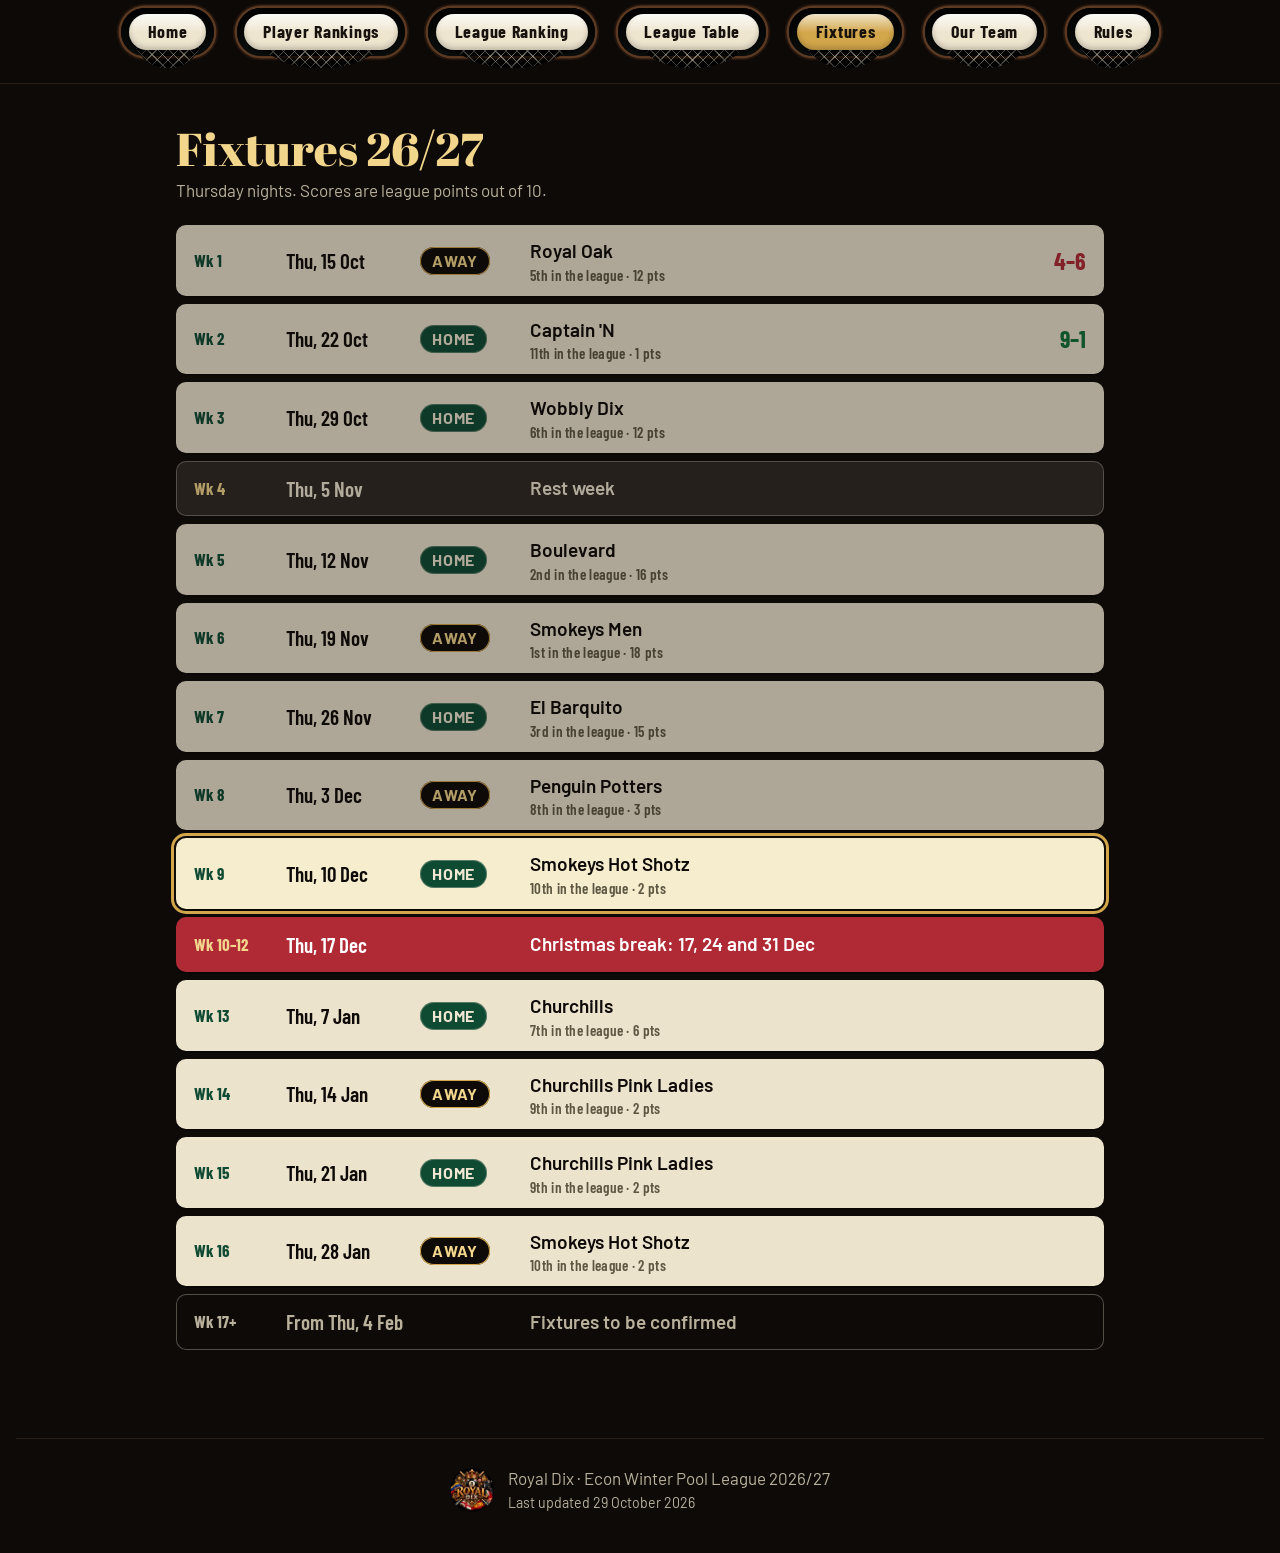
==== fixtures.html @ 42ea3808 "Split site into separate pages; add match-day popup and ticker Co-Authored-By: Claude Sonnet 5.5 <no" ====
<!doctype html>
<html lang="en">
<head>
  <meta charset="utf-8">
  <meta name="viewport" content="width=device-width, initial-scale=1">
  <title>Fixtures · Royal Dix</title>
  <meta name="description" content="Royal Dix fixtures and results for the Econ Winter Pool League 2026/27.">
  <meta name="theme-color" content="#0a2f21">
  <link rel="icon" type="image/png" href="assets/favicon.png">
  <link rel="preconnect" href="https://fonts.googleapis.com">
  <link rel="preconnect" href="https://fonts.gstatic.com" crossorigin>
  <link href="https://fonts.googleapis.com/css2?family=Abril+Fatface&family=Barlow:wght@400;500;600&family=Barlow+Condensed:wght@500;600;700&display=swap" rel="stylesheet">
  <link rel="stylesheet" href="css/style.css">
</head>
<body data-page="fixtures">

<header class="topbar" id="topbar"></header>

<main>

  <section class="block" id="fixtures" aria-labelledby="fixtures-h">
    <div class="block-head">
      <h2 id="fixtures-h">Fixtures 26/27</h2>
      <p class="sub">Thursday nights. Scores are league points out of 10.</p>
    </div>
    <ol class="fixtures" id="fixtures-list"></ol>
  </section>

</main>

<footer class="foot" id="foot"></footer>

<script src="data/data.js"></script>
<script src="js/common.js"></script>
<script src="js/app.js"></script>
</body>
</html>
---- css/style.css ----
/* ============================================================
   ROYAL DIX
   Palette: baize green, mahogany, brass, chalk, claret
   Type: Abril Fatface (Victorian pub sign) + Barlow / Barlow Condensed
   ============================================================ */
:root {
  --felt: #0f4a33;
  --felt-deep: #0a2f21;
  --felt-dark: #07231a;
  --wood: #3a2115;
  --wood-hi: #5b3a23;
  --brass: #d2a64a;
  --brass-hi: #f2d68c;
  --chalk: #f1e8d4;
  --chalk-dim: #b9b19c;
  --slate: #1a211e;
  --slate-line: #2c3733;
  --claret: #b02a35;
  --win: #7fd69a;
  --loss: #e07a73;
  --ink: #0e0a08;

  --display: "Abril Fatface", "Georgia", serif;
  --body: "Barlow", system-ui, sans-serif;
  --cond: "Barlow Condensed", "Arial Narrow", sans-serif;

  --wrap: 960px;
}

*, *::before, *::after { box-sizing: border-box; }
html { scroll-behavior: smooth; scroll-padding-top: 110px; }
body {
  margin: 0;
  background: var(--ink);
  color: var(--chalk);
  font-family: var(--body);
  font-size: 17px;
  line-height: 1.5;
  -webkit-font-smoothing: antialiased;
}
img { max-width: 100%; height: auto; display: block; }
a { color: inherit; }
abbr { text-decoration: none; cursor: help; }
:focus-visible { outline: 3px solid var(--brass-hi); outline-offset: 3px; border-radius: 4px; }

/* ---------- Top bar: each tab is a ball resting in a table pocket with a net ---------- */
.topbar {
  position: sticky; top: 0; z-index: 20;
  display: flex; justify-content: center; align-items: flex-start;
  padding: 8px 16px 0;
  background: rgba(14, 10, 8, .92);
  backdrop-filter: blur(10px);
  border-bottom: 1px solid #2a1b12;
}
.brand span { display: none; }
.brand { position: absolute; left: 16px; top: 14px; display: flex; align-items: center; gap: 10px; text-decoration: none;
  font-family: var(--display); font-size: 21px; color: var(--brass-hi); }
.brand img { border-radius: 50%; }
.topbar nav { display: flex; justify-content: center; gap: clamp(8px, 1.8vw, 26px); padding-bottom: 1.5em; font-size: clamp(13px, 1.4vw, 18px); }
.topbar nav a {
  position: relative; isolation: isolate; display: block; text-decoration: none;
  padding: .32em .42em;                       /* the pocket opening around the ball */
  border-radius: 999px;
  background: radial-gradient(ellipse at 50% 20%, #050605 0 55%, #101412 100%);
  box-shadow: 0 0 0 .14em #5b3a23, 0 0 0 .24em #24150c, inset 0 .3em .5em rgba(0,0,0,.95);
}
.topbar nav a::after {                         /* the net hanging under the pocket */
  content: ""; position: absolute; z-index: -1; left: 12%; right: 12%; top: 55%; height: 1.9em;
  border-radius: 0 0 50% 50% / 0 0 100% 100%;
  background:
    repeating-linear-gradient(45deg, rgba(241,232,212,.55) 0 1px, transparent 1px .42em),
    repeating-linear-gradient(-45deg, rgba(241,232,212,.55) 0 1px, transparent 1px .42em),
    rgba(0,0,0,.6);
  box-shadow: inset 0 -.3em .5em rgba(0,0,0,.7);
}
.topbar nav a span {                           /* the ball-button */
  display: block; padding: .5em 1.05em .52em; border-radius: 999px;
  font: 700 1em/1 var(--cond); letter-spacing: .04em; color: #17120d; white-space: nowrap;
  background: linear-gradient(180deg, rgba(255,255,255,.85), rgba(255,255,255,0) 52%), #eee5cf;
  box-shadow: 0 .14em .28em rgba(0,0,0,.65), inset 0 -.18em .3em rgba(0,0,0,.18);
  transition: background-color .15s, transform .15s;
}
.topbar nav a:hover span, .topbar nav a[aria-current="page"] span {
  background: linear-gradient(180deg, rgba(255,255,255,.7), rgba(255,255,255,0) 52%), var(--brass);
}
.topbar nav a:hover span { transform: translateY(-.06em); }
.topbar nav a:focus-visible { outline: 3px solid var(--brass-hi); outline-offset: 5px; }

/* ---------- Hero ---------- */
:root { --ball-red: #c4222b; --ball-yellow: #efbb1c; }
.hero {
  position: relative; overflow: hidden;
  padding: 28px 16px 36px;
  background:
    radial-gradient(ellipse 55% 48% at 50% 40%, rgba(242, 214, 140, .20), transparent 70%),
    radial-gradient(ellipse 100% 80% at 50% 45%, var(--felt) 0%, var(--felt-deep) 55%, var(--felt-dark) 100%);
}
.hero::after { /* felt grain */
  content: ""; position: absolute; inset: 0; pointer-events: none; opacity: .2; mix-blend-mode: overlay;
  background-image: url("data:image/svg+xml;utf8,<svg xmlns='http://www.w3.org/2000/svg' width='160' height='160'><filter id='n'><feTurbulence type='fractalNoise' baseFrequency='.9' numOctaves='2' stitchTiles='stitch'/></filter><rect width='100%' height='100%' filter='url(%23n)'/></svg>");
}
.hero-in { position: relative; z-index: 2; max-width: 1100px; margin: 0 auto; }

/* The stage: reds and yellows around the badge, which plays the 8 ball.
   On load a huge black 8 ball fades away to reveal it. */
.stage { position: relative; font-size: clamp(11px, 1.6vw, 16px); height: 38em; }
.logo {
  position: absolute; z-index: 2; left: 50%; top: 50%; width: 28em; height: 28em;
  transform: translate(-50%, -50%); border-radius: 50%;
  mix-blend-mode: screen; filter: drop-shadow(0 1.2em 2em rgba(0,0,0,.55));
  animation: badgeIn 3s ease-in-out .5s both;
}
.pb {
  position: absolute; z-index: 1; left: var(--x); top: var(--y);
  width: var(--d); height: var(--d); margin: calc(var(--d) / -2) 0 0 calc(var(--d) / -2);
  border-radius: 50%;
  background:
    radial-gradient(circle at 30% 26%, rgba(255,255,255,.8) 0 5%, rgba(255,255,255,0) 17%),
    radial-gradient(circle at 50% 50%, rgba(0,0,0,0) 52%, rgba(0,0,0,.38) 100%),
    var(--c);
  box-shadow: 0 .7em 1.1em rgba(0,0,0,.5);
  filter: blur(var(--b, 0));
  animation: ballIn .9s cubic-bezier(.2, .8, .2, 1) both;
  animation-delay: calc(2.4s + var(--i) * 70ms);
}
.eight {
  position: absolute; z-index: 3; left: 50%; top: 50%; width: 60em; height: 60em;
  transform: translate(-50%, -50%); border-radius: 50%; display: grid; place-items: center;
  background: radial-gradient(circle at 36% 30%, #3b3b3b 0, #151515 34%, #000 68%);
  box-shadow: inset -3em -4em 8em rgba(0,0,0,.85);
  pointer-events: none;
  animation: eightAway 3s ease-in-out .5s forwards;
}
.eight i {
  display: grid; place-items: center; width: 38%; aspect-ratio: 1; border-radius: 50%; overflow: hidden;
  background: radial-gradient(circle at 40% 34%, #fff, #e6dfcd);
}
.eight b { font: 700 22em/1 var(--cond); color: #111; transform: translateY(.02em); }
@keyframes eightAway {
  0%   { opacity: 1; transform: translate(-50%, -50%) scale(1); filter: blur(0); }
  100% { opacity: 0; transform: translate(-50%, -50%) scale(1.4); filter: blur(12px); }
}
@keyframes badgeIn {
  from { transform: translate(-50%, -50%) scale(.94); }
  to   { transform: translate(-50%, -50%) scale(1); }
}
@keyframes ballIn {
  from { opacity: 0; transform: translateY(1.2em) scale(.8); }
  to   { opacity: 1; transform: none; }
}
@media (prefers-reduced-motion: reduce) {
  .eight { display: none; }
  .logo, .pb { animation: none; }
}

/* Scoreboard strip under the stage */
.sb {
  position: relative; z-index: 5; margin-top: .5rem;
  display: grid; grid-template-columns: 1.4fr 1fr 1fr;
  background: rgba(7, 20, 14, .72); backdrop-filter: blur(8px);
  border: 1px solid rgba(210, 166, 74, .35); border-radius: 16px; overflow: hidden;
}
.sb-cell { padding: 18px 22px; min-width: 0; }
.sb-cell + .sb-cell { border-left: 1px solid rgba(241, 232, 212, .12); }
.sb .k { font-family: var(--cond); font-weight: 600; font-size: 17px; color: var(--chalk-dim); letter-spacing: .02em; }
.sb .big { font-family: var(--display); font-size: clamp(28px, 4.2vw, 40px); line-height: 1.08; margin: 2px 0 6px; color: var(--chalk); overflow-wrap: anywhere; }
.sb .s { font-family: var(--cond); font-weight: 600; font-size: 19px; color: var(--brass-hi); display: flex; flex-wrap: wrap; gap: 4px 10px; align-items: center; }
.sb-cell:first-child .big { font-size: clamp(30px, 5vw, 48px); }

.tag { display: inline-block; padding: 2px 12px; border-radius: 999px; font-size: 16px; font-weight: 700; letter-spacing: .05em; text-transform: uppercase; }
.tag.home { background: var(--felt); color: var(--chalk); box-shadow: inset 0 0 0 1px rgba(241,232,212,.3); }
.tag.away { background: var(--ink); color: var(--brass-hi); box-shadow: inset 0 0 0 1px var(--brass); }
.tag.bye, .tag.break, .tag.tbc { background: #ece3cd; color: var(--ink); }

/* ---------- Blocks ---------- */
main { max-width: var(--wrap); margin: 0 auto; padding: 0 16px; }
.block { padding: 72px 0 8px; }
.block-head { margin-bottom: 22px; }
.block-head h2 { font-family: var(--display); font-weight: 400; font-size: clamp(32px, 5vw, 46px); line-height: 1.05; margin: 0 0 6px; color: var(--brass-hi); }
.sub { margin: 0; color: var(--chalk-dim); max-width: 60ch; }

.scroll { overflow-x: auto; }
table { width: 100%; border-collapse: collapse; font-variant-numeric: tabular-nums; }
th, td { padding: 12px 10px; text-align: center; white-space: nowrap; }
th.c-name, td.c-name { text-align: left; }
th { font-family: var(--cond); font-weight: 600; font-size: 17px; letter-spacing: .04em; color: var(--chalk-dim); }
td { font-family: var(--cond); font-weight: 600; font-size: 22px; }
td.c-name { font-family: var(--body); font-weight: 600; font-size: 18px; }
.c-pos { width: 56px; }

/* Player rankings: baize with wooden rail and corner pockets */
.table-frame {
  position: relative;
  background: linear-gradient(180deg, var(--felt), var(--felt-deep));
  border: 14px solid var(--wood);
  outline: 2px solid var(--wood-hi); outline-offset: -2px;
  border-radius: 14px;
  box-shadow: 0 24px 60px rgba(0,0,0,.5), inset 0 0 60px rgba(0,0,0,.45);
  padding: 8px 8px 12px;
}
.table-frame::before, .table-frame::after {
  content: ""; position: absolute; width: 26px; height: 26px; border-radius: 50%;
  background: #000; top: -20px; box-shadow: 0 0 0 3px var(--wood-hi);
}
.table-frame::before { left: -20px; } .table-frame::after { right: -20px; }
.notice { margin: 8px; padding: 10px 14px; border-radius: 8px; background: rgba(0,0,0,.35); color: var(--brass-hi); font-size: 16px; }

.rank thead th { border-bottom: 2px solid rgba(242, 232, 212, .25); }
.rank tbody tr { border-bottom: 1px solid rgba(241, 232, 212, .12); }
.rank tbody tr:last-child { border-bottom: 0; }
.rank .pos { font-size: 26px; color: var(--chalk-dim); }
.rank tr.first .pos { color: var(--brass-hi); }
.player { display: flex; align-items: center; gap: 12px; }
.cap { font-family: var(--cond); font-size: 14px; font-weight: 700; letter-spacing: .06em; text-transform: uppercase;
  padding: 1px 8px; border-radius: 4px; background: var(--brass); color: var(--ink); }
.pct { display: flex; align-items: center; gap: 12px; min-width: 150px; }
.pct b { width: 62px; text-align: right; font-size: 24px; color: var(--chalk); }
.bar { flex: 1; height: 10px; border-radius: 999px; background: rgba(0,0,0,.4); overflow: hidden; min-width: 60px; }
.bar i { display: block; height: 100%; border-radius: inherit; background: linear-gradient(90deg, var(--brass), var(--brass-hi)); }
.form { display: inline-flex; gap: 5px; }
.form i { width: 14px; height: 14px; border-radius: 50%; background: rgba(0,0,0,.4); }
.form i.w { background: var(--win); } .form i.l { background: var(--loss); }
.na { color: var(--chalk-dim); }

/* Ball chips (colours match the fixtures sheet) */
.ball {
  --b: #999;
  flex: none; display: inline-grid; place-items: center;
  width: 38px; height: 38px; border-radius: 50%;
  background: radial-gradient(circle at 32% 28%, rgba(255,255,255,.55) 0 9%, transparent 22%), var(--b);
  box-shadow: 0 3px 6px rgba(0,0,0,.45);
  position: relative;
}
.ball::before { content: ""; position: absolute; width: 56%; height: 56%; border-radius: 50%; background: #fbf7ec; }
.ball span { position: relative; font-family: var(--cond); font-weight: 700; font-size: 18px; color: #111; line-height: 1; }
.ball[data-n="1"] { --b: #f2c318; } .ball[data-n="2"] { --b: #1f55c9; } .ball[data-n="3"] { --b: #d32a2a; }
.ball[data-n="4"] { --b: #6a1fa0; } .ball[data-n="5"] { --b: #ef6c0b; } .ball[data-n="6"] { --b: #207a3a; }
.ball[data-n="7"] { --b: #7a1818; } .ball[data-n="8"] { --b: #0b0b0b; } .ball[data-n="9"] { --b: #11a1a5; }

/* League table: pub chalkboard */
.chalkboard {
  background: var(--slate);
  border: 12px solid var(--wood);
  outline: 2px solid var(--wood-hi); outline-offset: -2px;
  border-radius: 8px;
  box-shadow: 0 20px 50px rgba(0,0,0,.5), inset 0 0 50px rgba(0,0,0,.55);
  padding: 8px 10px 14px;
}
.league thead th { border-bottom: 2px solid var(--slate-line); }
.league tbody tr { border-bottom: 1px dashed var(--slate-line); }
.league tbody tr:last-child { border-bottom: 0; }
.league .c-pts { color: var(--brass-hi); font-size: 26px; }
.league tr.us { background: linear-gradient(90deg, rgba(210,166,74,.22), rgba(210,166,74,.04)); box-shadow: inset 4px 0 0 var(--brass); }
.league tr.us td.c-name { color: var(--brass-hi); }
.league .pos { color: var(--chalk-dim); }

/* Fixtures */
.fixtures { list-style: none; margin: 0; padding: 0; display: grid; gap: 8px; }
.fx {
  display: grid; grid-template-columns: 78px 120px 96px minmax(0, 1fr) auto; gap: 14px; align-items: center;
  padding: 12px 18px; background: #ece3cd; color: var(--ink); border-radius: 10px;
  box-shadow: 0 2px 0 rgba(0,0,0,.35);
}
.fx .wk { font-family: var(--cond); font-weight: 700; font-size: 17px; color: var(--felt); }
.fx .date { font-family: var(--cond); font-weight: 600; font-size: 21px; }
.fx .opp { font-weight: 600; font-size: 19px; }
.fx .tag { justify-self: start; }
.fx .score { font-family: var(--cond); font-weight: 700; font-size: 24px; }
.fx .score.won { color: #12713a; } .fx .score.lost { color: var(--claret); } .fx .score.drew { color: #6b5a1a; }
.fx.next-up { outline: 3px solid var(--brass); outline-offset: 2px; background: #f6edcf; }
.fx.past { opacity: .72; }
.fx.bye { background: rgba(236,227,205,.14); color: var(--chalk); box-shadow: inset 0 0 0 1px rgba(236,227,205,.35); }
.fx.bye .wk { color: var(--brass-hi); }
.fx.break { background: var(--claret); color: #fff; }
.fx.break .wk { color: var(--brass-hi); }
.fx.tbc { background: transparent; color: var(--chalk-dim); box-shadow: inset 0 0 0 1px rgba(236,227,205,.3); }
.fx.tbc .wk { color: var(--chalk-dim); }
.fx.bye .tag, .fx.break .tag, .fx.tbc .tag { background: transparent; box-shadow: none; padding: 0; }

/* Squad rack (9-ball diamond) */
.rack { display: flex; flex-direction: column; align-items: center; gap: 10px; padding: 12px 0 4px; }
.rack-row { display: flex; justify-content: center; gap: 22px; }
.rb { display: grid; justify-items: center; gap: 6px; width: 104px; }
.rb .ball { width: 78px; height: 78px; box-shadow: 0 8px 14px rgba(0,0,0,.5); }
.rb .ball span { font-size: 34px; }
.rb .nm { font-family: var(--display); font-size: 21px; color: var(--chalk); line-height: 1.1; text-align: center; }
.rb .st { font-family: var(--cond); font-weight: 600; font-size: 17px; color: var(--chalk-dim); }
.rb .nm small { display: block; font-family: var(--cond); font-size: 14px; letter-spacing: .06em; text-transform: uppercase; color: var(--brass); }

/* Footer */
.foot { display: flex; align-items: center; justify-content: center; gap: 14px; margin: 80px 16px 0; padding: 28px 0 40px;
  border-top: 1px solid #2a1b12; color: var(--chalk-dim); text-align: left; }
.foot img { border-radius: 50%; }
.foot p { margin: 0; line-height: 1.35; }

/* ---------- Responsive ---------- */
@media (max-width: 820px) {
  .hero-inner { grid-template-columns: 1fr; }
  .fx { grid-template-columns: 56px 1fr auto; row-gap: 2px; }
  .fx .date { grid-column: 2; } .fx .tag { grid-column: 3; }
  .fx .opp { grid-column: 2 / 4; } .fx .score { grid-column: 2 / 4; }
}
@media (max-width: 560px) {
  body { font-size: 16px; }
  .hide-s { display: none; }
  th, td { padding: 10px 6px; }
  td { font-size: 20px; }
  .table-frame { border-width: 10px; padding: 4px; }
  .chalkboard { border-width: 8px; padding: 4px; }
  th, td { padding: 10px 4px; }
  .c-pos { width: 34px; }
  .pct { min-width: 0; } .pct b { width: auto; font-size: 21px; } .bar { display: none; }
  .player { gap: 8px; }
  .player .ball { width: 30px; height: 30px; } .player .ball span { font-size: 15px; }
  .cap { font-size: 11px; padding: 0 5px; }
  td.c-name { font-size: 16px; }
  .league td.c-name { white-space: normal; line-height: 1.2; }
  .league .c-pts { font-size: 22px; }
  .rack-row { gap: 8px; }
  .rb { width: 84px; } .rb .ball { width: 66px; height: 66px; } .rb .ball span { font-size: 28px; } .rb .nm { font-size: 18px; }
  .rb .st { font-size: 15px; }
}
@media (prefers-reduced-motion: no-preference) {
  .lamp { animation: sway 7s ease-in-out infinite; transform-origin: top center; }
  @keyframes sway { 0%, 100% { transform: translateX(-50%) rotate(-.8deg); } 50% { transform: translateX(-50%) rotate(.8deg); } }
  html { scroll-behavior: smooth; }
}
@media (prefers-reduced-motion: reduce) { html { scroll-behavior: auto; } }

/* 8 ball needs a rim so it reads on the dark page */
.ball[data-n="8"] { box-shadow: 0 0 0 2px rgba(241, 232, 212, .35), 0 6px 12px rgba(0,0,0,.5); }

/* ---------- Singles / doubles switch ---------- */
.seg { display: inline-flex; padding: 4px; gap: 4px; border-radius: 999px; background: #1c130d; box-shadow: inset 0 0 0 1px #3a2619; margin: 0 0 10px; }
.seg button {
  font: 600 17px/1 var(--cond); letter-spacing: .03em; color: var(--chalk-dim);
  background: transparent; border: 0; border-radius: 999px; padding: 10px 18px; cursor: pointer;
}
.seg button:hover { color: var(--chalk); }
.seg button[aria-pressed="true"] { background: var(--brass); color: var(--ink); }
.cap-line { margin: 0 0 18px; color: var(--chalk-dim); max-width: 62ch; font-size: 16px; }

.rb .st { display: grid; gap: 0; line-height: 1.25; }
.rb .st span { display: block; white-space: nowrap; }

/* ---------- Rules page ---------- */
.page-head { padding: 56px 16px 44px; text-align: left;
  background: radial-gradient(ellipse 70% 120% at 50% 0%, rgba(242, 214, 140, .18), transparent 70%), linear-gradient(180deg, var(--felt-deep), var(--ink)); }
.page-head .in { max-width: var(--wrap); margin: 0 auto; }
.page-head h1 { font-family: var(--display); font-weight: 400; font-size: clamp(38px, 7vw, 64px); line-height: 1.02; margin: 0 0 8px; color: var(--brass-hi); }
.page-head p { margin: 0; color: var(--chalk-dim); max-width: 58ch; }

.ask { background: var(--slate); border: 10px solid var(--wood); outline: 2px solid var(--wood-hi); outline-offset: -2px; border-radius: 8px;
  box-shadow: 0 20px 50px rgba(0,0,0,.5), inset 0 0 50px rgba(0,0,0,.55); padding: 22px 20px 20px; }
.ask label { display: block; font-family: var(--display); font-size: 26px; margin-bottom: 8px; color: var(--chalk); }
.ask textarea, .ask input {
  width: 100%; font: 400 18px/1.4 var(--body); color: var(--chalk); background: #0f1513; border: 2px solid var(--slate-line); border-radius: 8px; padding: 12px 14px; resize: vertical;
}
.ask textarea:focus, .ask input:focus { border-color: var(--brass); outline: none; box-shadow: 0 0 0 3px rgba(210,166,74,.35); }
.chips { display: flex; flex-wrap: wrap; gap: 8px; margin: 12px 0 4px; }
.chip { font: 600 16px/1 var(--cond); letter-spacing: .02em; color: var(--chalk); background: #26302c; border: 1px solid var(--slate-line); border-radius: 999px; padding: 9px 14px; cursor: pointer; }
.chip:hover { background: var(--brass); color: var(--ink); border-color: var(--brass); }
.row-end { display: flex; flex-wrap: wrap; gap: 12px; align-items: center; margin-top: 14px; }
.btn { font: 700 19px/1 var(--cond); letter-spacing: .03em; color: var(--ink); background: linear-gradient(180deg, var(--brass-hi), var(--brass)); border: 0; border-radius: 999px; padding: 14px 24px; cursor: pointer; box-shadow: 0 3px 0 #7d5f1d; }
.btn:active { transform: translateY(2px); box-shadow: 0 1px 0 #7d5f1d; }
.btn[disabled] { opacity: .6; cursor: wait; }
.hint { color: var(--chalk-dim); font-size: 15px; }
.codebox { margin-top: 12px; }
.codebox label { font: 600 16px/1.2 var(--body); margin-bottom: 6px; color: var(--brass-hi); }

.answer { margin-top: 16px; padding: 16px 18px; border-radius: 8px; background: #0f1513; border-left: 5px solid var(--brass); white-space: pre-wrap; font-size: 18px; line-height: 1.5; }
.answer.err { border-left-color: var(--loss); }
.answer small { display: block; margin-top: 10px; color: var(--chalk-dim); font-size: 14px; white-space: normal; }

.results { margin: 18px 0 0; padding: 0; list-style: none; display: grid; gap: 8px; }
.results:empty { display: none; }
.results h3 { margin: 0 0 4px; font: 600 17px var(--cond); color: var(--chalk-dim); letter-spacing: .03em; }

.rule { display: grid; grid-template-columns: 64px minmax(0, 1fr); gap: 12px; align-items: start; padding: 10px 0; border-bottom: 1px dashed var(--slate-line); }
.rule:last-child { border-bottom: 0; }
.rule .ref { font: 700 18px/1.3 var(--cond); color: var(--ink); background: var(--brass); border-radius: 6px; padding: 2px 8px; text-align: center; justify-self: start; }
.rule p { margin: 0; }
.rule .from { display: block; font: 600 14px var(--cond); color: var(--chalk-dim); letter-spacing: .03em; margin-top: 2px; }

.rules-list { display: grid; gap: 10px; }
.rules-list details { background: var(--slate); border: 1px solid var(--slate-line); border-radius: 10px; }
.rules-list summary { cursor: pointer; list-style: none; padding: 16px 18px; font-family: var(--display); font-size: 24px; color: var(--brass-hi); display: flex; justify-content: space-between; gap: 12px; align-items: center; }
.rules-list summary::-webkit-details-marker { display: none; }
.rules-list summary::after { content: "+"; font: 700 28px/1 var(--cond); color: var(--chalk-dim); }
.rules-list details[open] summary::after { content: "–"; }
.rules-list .body { padding: 0 18px 10px; }
.source-note { margin-top: 18px; color: var(--chalk-dim); font-size: 15px; max-width: 70ch; }
.source-note a { color: var(--brass-hi); }
.foot a { color: var(--brass-hi); }

@media (max-width: 560px) {
  .seg button { padding: 10px 13px; font-size: 16px; }
  .rule { grid-template-columns: 56px minmax(0, 1fr); gap: 10px; }
  .ask { border-width: 8px; padding: 16px 12px; }
  .rules-list summary { font-size: 21px; }
}

/* single dark look: tell form controls and scrollbars */
:root { color-scheme: dark; }

@media (max-width: 720px) {
  .sb { grid-template-columns: 1fr 1fr; }
  .sb-cell:first-child { grid-column: 1 / -1; border-bottom: 1px solid rgba(241, 232, 212, .12); }
  .sb-cell:nth-child(2) { border-left: 0; }
  .sb-cell { padding: 14px 16px; }
}
.fx .opp small { display: block; font: 600 15px/1.2 var(--cond); color: #5d5742; letter-spacing: .02em; }
.fx.break .opp small, .fx.bye .opp small { display: none; }

@media (max-width: 560px) {
  .stage { height: 42em; }
  .pb:nth-child(2), .pb:nth-child(7) { display: none; }
}

@media (max-width: 720px) {
  .topbar { display: block; padding-top: 6px; }
  .brand { display: none; }
  .topbar nav {
    justify-content: safe center; gap: 12px; font-size: 15px; overflow-x: auto; scrollbar-width: none;
    padding: 6px 22px 1.5em; margin: 0 -16px;
    -webkit-mask-image: linear-gradient(90deg, transparent 0, #000 22px, #000 calc(100% - 30px), transparent 100%);
            mask-image: linear-gradient(90deg, transparent 0, #000 22px, #000 calc(100% - 30px), transparent 100%);
  }
  .topbar nav::-webkit-scrollbar { display: none; }
  .topbar nav { font-size: 16px; }
  .topbar nav a { flex: none; padding: .26em .28em; }
  .topbar nav a span { padding: .62em .9em .64em; white-space: nowrap; }
}
@media (max-width: 560px) {
  .rb { width: 78px; } .rb .ball { width: 60px; height: 60px; } .rb .ball span { font-size: 26px; }
  .rb .nm { font-size: 17px; } .rb .st { font-size: 14px; }
  .rack-row { gap: 6px; }
}

/* Balls 10-12 are solid like the rest */
.ball[data-n="11"] { --b: #e0457b; } .ball[data-n="12"] { --b: #9db81c; }
.ball[data-n="10"] { --b: #1f55c9; }
.notice-board { padding: 10px; }
.chalkboard .notice { margin: 6px; background: rgba(0,0,0,.25); border: 1px dashed var(--slate-line); color: var(--chalk-dim); }

/* Phones first: comfortable thumbs, no sideways scroll */
@media (max-width: 560px) {
  .block { padding-top: 52px; }
  .seg { display: flex; width: 100%; }
  .seg button { flex: 1; padding: 13px 8px; }
  .chip { padding: 11px 14px; }
  .btn { width: 100%; padding: 16px 24px; font-size: 20px; }
  .rules-list summary { padding: 18px; }
  .fx { padding: 12px 14px; }
}
.ball[data-n="10"] > span, .ball[data-n="11"] > span, .ball[data-n="12"] > span { transform: scale(.76); letter-spacing: -.04em; }

/* ---------- Separate pages: top bar shell, home, match-day ticker and popup ---------- */
.topbar { display: block; padding: 0; }
.topbar .tb { position: relative; display: flex; justify-content: center; padding: 8px 16px 0; }
.brand { display: none !important; }
@media (max-width: 720px) { .topbar .tb { display: block; padding: 6px 16px 0; } }
.hero { min-height: calc(100vh - 80px); min-height: calc(100svh - 80px); display: flex; align-items: center; }
.hero-in { width: 100%; }
.hint-home { text-align: center; color: var(--chalk-dim); margin: 22px 16px 0; font-size: 15px; letter-spacing: .04em; }
main > .block:first-child { padding-top: 40px; }

.ticker { overflow: hidden; background: linear-gradient(90deg, var(--claret, #7d1b25), #a3202e, var(--claret, #7d1b25)); color: #fff6dc;
  border-bottom: 2px solid var(--brass); font: 700 1.1rem/1 var(--cond); letter-spacing: .08em; text-transform: uppercase; }
.tk-track { display: flex; width: max-content; padding: 9px 0; animation: tkMove 26s linear infinite; }
.tk-i { flex: none; padding: 0 1.4em; position: relative; white-space: nowrap; }
.tk-i::after { content: ""; position: absolute; right: -.3em; top: 50%; width: .55em; height: .55em; margin-top: -.28em; border-radius: 50%; background: var(--brass-hi); }
@keyframes tkMove { to { transform: translateX(-25%); } }
.ticker.hit { animation: tkHit .9s ease-out; }
@keyframes tkHit { 0% { filter: brightness(2.2); } 100% { filter: none; } }
.ticker:hover .tk-track { animation-play-state: paused; }
@media (prefers-reduced-motion: reduce) { .tk-track { animation-duration: 90s; } }

.md { position: fixed; inset: 0; z-index: 100; display: grid; place-items: center; padding: 20px; background: rgba(5,3,2,.78); backdrop-filter: blur(4px); animation: mdFade .35s ease-out; }
@keyframes mdFade { from { opacity: 0; } }
.md-card { width: min(92vw, 440px); text-align: center; padding: 28px 22px 24px; border-radius: 18px; color: var(--chalk);
  background: radial-gradient(ellipse at 50% 0, rgba(242,214,140,.18), transparent 70%), linear-gradient(180deg, var(--felt), var(--felt-deep));
  border: 3px solid var(--brass); box-shadow: 0 0 0 6px #3a2415, 0 24px 60px rgba(0,0,0,.7); animation: mdPop .6s cubic-bezier(.2,1.5,.4,1) both; outline: none; }
@keyframes mdPop { from { transform: scale(.4) translateY(40px); opacity: 0; } }
.md-k { font: 700 1rem/1 var(--cond); letter-spacing: .25em; text-transform: uppercase; color: var(--brass-hi); }
.md-vs { margin: 14px 0 10px; font-family: var(--display); font-size: clamp(30px, 8vw, 42px); line-height: 1.05; color: #fff; }
.md-vs i { display: block; font: 700 1.1rem/1.6 var(--cond); letter-spacing: .2em; text-transform: uppercase; color: var(--brass-hi); }
.md-meta { display: flex; gap: 12px; justify-content: center; align-items: center; font: 600 1.1rem var(--cond); letter-spacing: .06em; text-transform: uppercase; margin-bottom: 12px; }
.md-pos { display: grid; gap: 4px; margin: 0 0 18px; font-size: 15px; color: var(--chalk-dim); }
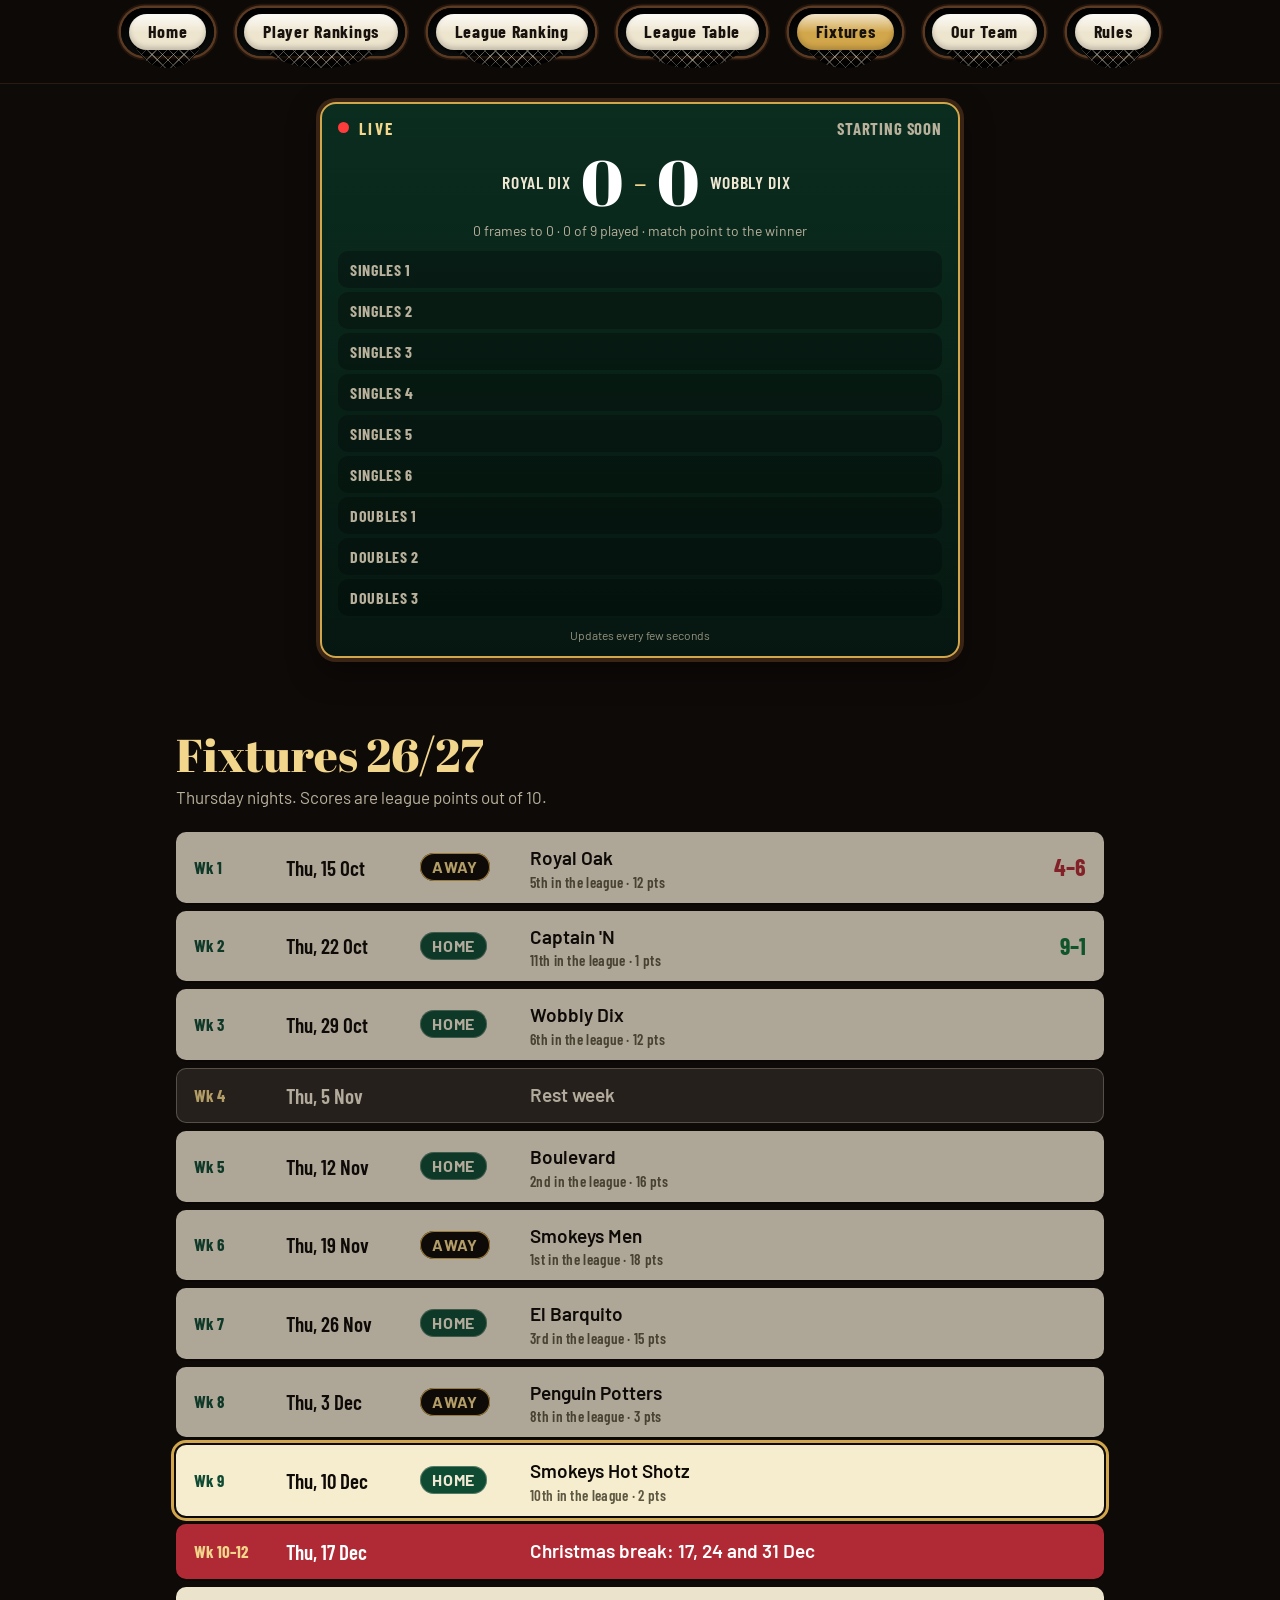
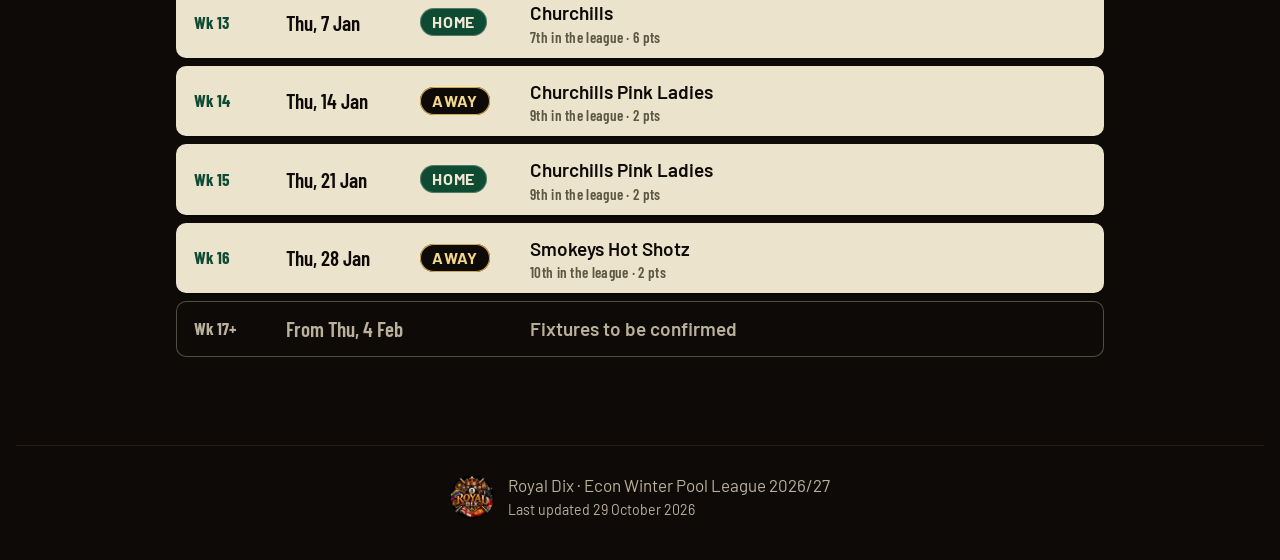
==== commit de81c9ed: "Add live match panel and live score in the ticker Co-Authored-By: Claude Sonnet 5.5 <noreply@anthrop" ====
--- a/fixtures.html
+++ b/fixtures.html
@@ -17,6 +17,7 @@
 <header class="topbar" id="topbar"></header>
 
 <main>
+<section class="live" id="live" hidden aria-label="Live match" aria-live="polite"></section>
 
   <section class="block" id="fixtures" aria-labelledby="fixtures-h">
     <div class="block-head">
@@ -33,5 +34,6 @@
 <script src="data/data.js"></script>
 <script src="js/common.js"></script>
 <script src="js/app.js"></script>
+<script src="js/live.js"></script>
 </body>
 </html>
--- a/css/style.css
+++ b/css/style.css
@@ -487,3 +487,29 @@
 .md-vs i { display: block; font: 700 1.1rem/1.6 var(--cond); letter-spacing: .2em; text-transform: uppercase; color: var(--brass-hi); }
 .md-meta { display: flex; gap: 12px; justify-content: center; align-items: center; font: 600 1.1rem var(--cond); letter-spacing: .06em; text-transform: uppercase; margin-bottom: 12px; }
 .md-pos { display: grid; gap: 4px; margin: 0 0 18px; font-size: 15px; color: var(--chalk-dim); }
+
+/* ---------- Live match panel ---------- */
+.live { margin: 18px auto 0; max-width: 640px; padding: 16px 16px 12px; border-radius: 16px; color: var(--chalk);
+  background: linear-gradient(180deg, rgba(10,47,33,.96), rgba(5,24,17,.96)); border: 2px solid var(--brass); box-shadow: 0 0 0 4px #3a2415, 0 12px 30px rgba(0,0,0,.5); }
+.live[hidden] { display: none; }
+.lv-top { display: flex; align-items: center; gap: 10px; font: 700 1.05rem/1 var(--cond); letter-spacing: .14em; text-transform: uppercase; color: var(--brass-hi); }
+.lv-top span:last-child { margin-left: auto; color: var(--chalk-dim); letter-spacing: .05em; }
+.lv-dot { width: 11px; height: 11px; border-radius: 50%; background: #ff3b3b; animation: lvPulse 1.2s infinite; }
+.live.final .lv-dot { animation: none; background: var(--brass); }
+@keyframes lvPulse { 50% { opacity: .25; transform: scale(.7); } }
+.lv-score { display: grid; grid-template-columns: 1fr auto 1fr; align-items: center; gap: 10px; margin: 14px 0 6px; text-align: center; }
+.lv-score > div { display: flex; align-items: center; gap: 10px; min-width: 0; }
+.lv-score > div:first-child { justify-content: flex-end; } .lv-score > div:last-child { justify-content: flex-start; }
+.lv-score span { font: 600 1.1rem/1.1 var(--cond); text-transform: uppercase; letter-spacing: .04em; overflow-wrap: anywhere; }
+.lv-score b { font: 400 clamp(44px, 12vw, 64px)/1 var(--display); color: #fff; }
+.lv-score i { font-style: normal; font-size: 28px; color: var(--brass-hi); }
+.lv-sub { text-align: center; color: var(--chalk-dim); font-size: 14px; margin-bottom: 10px; }
+.lv-frames { list-style: none; margin: 10px 0 0; padding: 0; display: grid; gap: 4px; }
+.lv-frames li { display: grid; grid-template-columns: 104px 1fr auto; gap: 8px; align-items: center; padding: 9px 12px; border-radius: 10px; background: rgba(0,0,0,.28); font-size: 15px; }
+.lv-frames .n { font: 700 1rem var(--cond); letter-spacing: .04em; color: var(--chalk-dim); text-transform: uppercase; }
+.lv-frames .res { font: 700 .95rem var(--cond); text-transform: uppercase; letter-spacing: .06em; }
+.lv-frames .won { background: rgba(60,160,90,.28); } .lv-frames .won .res { color: #8ee0a6; }
+.lv-frames .lost { background: rgba(176,42,53,.28); } .lv-frames .lost .res { color: #ff9aa2; }
+.lv-frames .on { background: rgba(239,187,28,.22); box-shadow: inset 0 0 0 1px var(--brass); } .lv-frames .on .res { color: var(--brass-hi); animation: lvPulse 1.2s infinite; }
+.lv-foot { text-align: center; margin-top: 10px; font-size: 12px; color: var(--chalk-dim); opacity: .8; }
+.tk-live { color: #fff; background: rgba(0,0,0,.28); border-radius: 4px; }
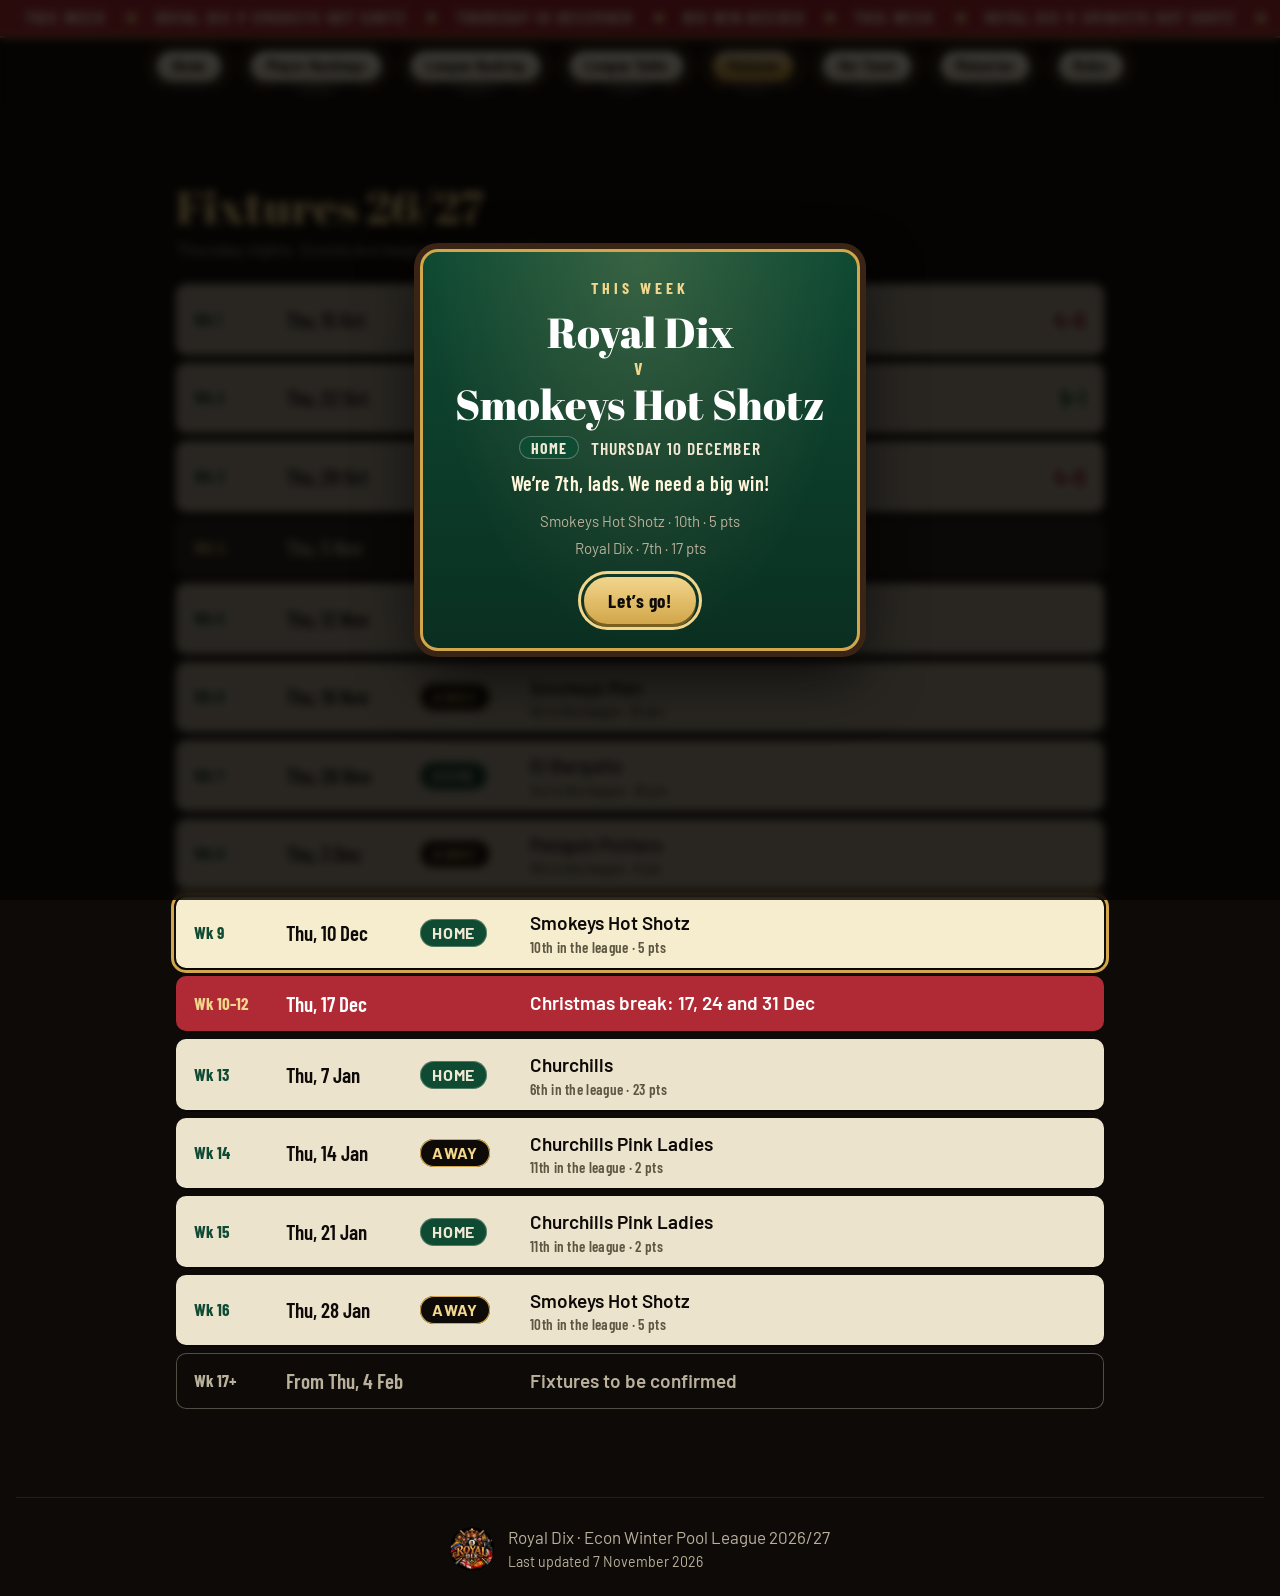
==== commit a249e885: "Stop phone browsers auto-linking venues, dates and numbers Co-Authored-By: Claude Sonnet 5.5 <norepl" ====
--- a/fixtures.html
+++ b/fixtures.html
@@ -1,8 +1,10 @@
 <!doctype html>
-<html lang="en">
+<html lang="en" translate="no">
 <head>
   <meta charset="utf-8">
   <meta name="viewport" content="width=device-width, initial-scale=1">
+  <meta name="format-detection" content="telephone=no, date=no, address=no, email=no, url=no">
+  <meta name="google" content="notranslate">
   <title>Fixtures · Royal Dix</title>
   <meta name="description" content="Royal Dix fixtures and results for the Econ Winter Pool League 2026/27.">
   <meta name="theme-color" content="#0a2f21">
--- a/css/style.css
+++ b/css/style.css
@@ -56,7 +56,7 @@
 .brand { position: absolute; left: 16px; top: 14px; display: flex; align-items: center; gap: 10px; text-decoration: none;
   font-family: var(--display); font-size: 21px; color: var(--brass-hi); }
 .brand img { border-radius: 50%; }
-.topbar nav { display: flex; justify-content: center; gap: clamp(8px, 1.8vw, 26px); padding-bottom: 1.5em; font-size: clamp(13px, 1.4vw, 18px); }
+.topbar nav { display: flex; justify-content: center; gap: clamp(6px, 1.2vw, 20px); padding-bottom: 1.5em; font-size: clamp(12.5px, 1.2vw, 18px); }
 .topbar nav a {
   position: relative; isolation: isolate; display: block; text-decoration: none;
   padding: .32em .42em;                       /* the pocket opening around the ball */
@@ -417,7 +417,7 @@
   .pb:nth-child(2), .pb:nth-child(7) { display: none; }
 }
 
-@media (max-width: 720px) {
+@media (max-width: 1000px) {
   .topbar { display: block; padding-top: 6px; }
   .brand { display: none; }
   .topbar nav {
@@ -459,7 +459,7 @@
 .topbar { display: block; padding: 0; }
 .topbar .tb { position: relative; display: flex; justify-content: center; padding: 8px 16px 0; }
 .brand { display: none !important; }
-@media (max-width: 720px) { .topbar .tb { display: block; padding: 6px 16px 0; } }
+@media (max-width: 1000px) { .topbar .tb { display: block; padding: 6px 16px 0; } }
 .hero { min-height: calc(100vh - 80px); min-height: calc(100svh - 80px); display: flex; align-items: center; }
 .hero-in { width: 100%; }
 .hint-home { text-align: center; color: var(--chalk-dim); margin: 22px 16px 0; font-size: 15px; letter-spacing: .04em; }
@@ -513,3 +513,87 @@
 .lv-frames .on { background: rgba(239,187,28,.22); box-shadow: inset 0 0 0 1px var(--brass); } .lv-frames .on .res { color: var(--brass-hi); animation: lvPulse 1.2s infinite; }
 .lv-foot { text-align: center; margin-top: 10px; font-size: 12px; color: var(--chalk-dim); opacity: .8; }
 .tk-live { color: #fff; background: rgba(0,0,0,.28); border-radius: 4px; }
+.md-msg { margin: 0 0 14px; font: 600 1.25rem/1.25 var(--cond); letter-spacing: .02em; color: #fff6dc; }
+.md-vs i { font-family: var(--cond); }
+
+/* ---------- Memories (photo album) ---------- */
+.upload { display: grid; gap: 12px; margin-bottom: 26px; }
+.drop { display: grid; justify-items: center; gap: 4px; padding: 26px 16px; border: 2px dashed var(--brass); border-radius: 16px; cursor: pointer; text-align: center;
+  background: linear-gradient(180deg, rgba(10,47,33,.7), rgba(5,24,17,.7)); transition: background-color .15s, transform .15s; }
+.drop:hover, .drop:focus-within { background: rgba(10,47,33,1); }
+.drop:active { transform: scale(.99); }
+.drop-ico { width: 46px; height: 46px; display: grid; place-items: center; border-radius: 50%; font: 400 32px/1 var(--display); color: var(--ink); background: linear-gradient(180deg, var(--brass-hi), var(--brass)); box-shadow: 0 3px 0 #7d5f1d; }
+.drop-t { font: 700 1.5rem/1.1 var(--cond); letter-spacing: .04em; color: var(--brass-hi); text-transform: uppercase; }
+.drop-s { color: var(--chalk-dim); font-size: 14px; }
+.up-row { display: grid; grid-template-columns: 1fr 2fr; gap: 10px; }
+.up-row input { width: 100%; min-width: 0; padding: 13px 14px; font: 500 16px var(--body, inherit); color: var(--chalk); background: rgba(0,0,0,.35); border: 1px solid #3a2a1c; border-radius: 10px; }
+.up-row input::placeholder { color: var(--chalk-dim); opacity: .8; }
+.up-msg { margin: 0; min-height: 1.4em; color: var(--brass-hi); font-weight: 600; }
+.up-msg.bad { color: #ff9aa2; }
+.up-empty { text-align: center; color: var(--chalk-dim); padding: 30px 0; }
+.album { display: grid; grid-template-columns: repeat(auto-fill, minmax(150px, 1fr)); gap: 8px; }
+.ph { padding: 0; border: 0; background: #120c08; border-radius: 10px; overflow: hidden; aspect-ratio: 1; cursor: pointer; box-shadow: 0 0 0 2px #3a2415, 0 4px 12px rgba(0,0,0,.4); }
+.ph img { width: 100%; height: 100%; object-fit: cover; display: block; transition: transform .25s; }
+.ph:hover img { transform: scale(1.05); }
+.lb { position: fixed; inset: 0; z-index: 120; display: grid; place-items: center; padding: 56px 12px 90px; background: #050302; }
+.lb img { max-width: 100%; max-height: 100%; object-fit: contain; border-radius: 6px; }
+.lb-x, .lb-n { position: absolute; border: 0; background: rgba(0,0,0,.55); color: #fff; border-radius: 50%; width: 46px; height: 46px; font: 400 30px/1 sans-serif; cursor: pointer; }
+.lb-x { top: 10px; right: 10px; } .lb-n { top: 50%; margin-top: -23px; } .lb-p { left: 8px; } .lb-nx { right: 8px; }
+.lb-cap { position: absolute; left: 0; right: 0; bottom: 44px; padding: 0 18px; text-align: center; display: grid; gap: 2px; color: var(--chalk); }
+.lb-cap span { color: var(--chalk-dim); font-size: 14px; }
+.lb-del { position: absolute; bottom: 10px; left: 50%; transform: translateX(-50%); background: none; border: 0; color: var(--chalk-dim); font-size: 13px; text-decoration: underline; cursor: pointer; padding: 8px 12px; }
+@media (max-width: 560px) { .album { grid-template-columns: repeat(3, 1fr); gap: 5px; } .up-row { grid-template-columns: 1fr; } }
+
+.lb-pane { position: absolute; left: 12px; right: 12px; bottom: 44px; display: flex; gap: 8px; justify-content: center; z-index: 2; }
+.lb-pane input { flex: 1; max-width: 220px; min-width: 0; padding: 12px; font-size: 16px; border-radius: 10px; border: 1px solid var(--brass); background: #120c08; color: var(--chalk); }
+.lb-pane button { border: 0; border-radius: 10px; padding: 0 16px; font: 700 1rem var(--cond); text-transform: uppercase; letter-spacing: .05em; cursor: pointer; }
+.lb-go { background: #b02a35; color: #fff; } .lb-no { background: #2a2a2a; color: var(--chalk); }
+.lb-st { position: absolute; left: 0; right: 0; bottom: 8px; text-align: center; padding: 0 16px; font-size: 14px; color: var(--brass-hi); z-index: 2; }
+.lb-st.bad { color: #ff9aa2; }
+.lb-pane:not([hidden]) ~ .lb-del, .lb-del[hidden] { display: none; }
+.lb-cap { bottom: 100px; }
+
+/* Memories: make sure photos always fit the screen (phones included) */
+.album { grid-auto-rows: auto; }
+.ph { position: relative; display: block; width: 100%; height: auto; aspect-ratio: 1 / 1; }
+.ph img { position: absolute; inset: 0; width: 100%; height: 100%; max-width: none; object-fit: cover; }
+.lb { display: flex; align-items: center; justify-content: center; padding: 60px 12px 150px; overflow: hidden; }
+.lb img { display: block; width: auto; height: auto; max-width: 100%; max-height: calc(100vh - 210px); max-height: calc(100dvh - 210px); object-fit: contain; }
+@media (max-width: 560px) { .lb { padding-bottom: 140px; } }
+.lb-pane[hidden], .lb-st:empty { display: none !important; }
+.lb-del[hidden] { display: none !important; }
+
+.lv-count { display: flex; justify-content: center; align-items: baseline; gap: 4px; margin: 16px 0 6px; font-family: var(--display); color: #fff; font-variant-numeric: tabular-nums; }
+.lv-count b { font-weight: 400; font-size: clamp(40px, 12vw, 60px); line-height: 1; }
+.lv-count i { font-style: normal; font: 600 1.1rem var(--cond); color: var(--brass-hi); margin: 0 10px 0 2px; text-transform: uppercase; }
+
+/* ---- Phone polish ---- */
+html { -webkit-text-size-adjust: 100%; text-size-adjust: 100%; -webkit-tap-highlight-color: transparent; }
+button, a, .tb a { touch-action: manipulation; }
+body { padding-left: env(safe-area-inset-left); padding-right: env(safe-area-inset-right); }
+.foot { padding-bottom: calc(24px + env(safe-area-inset-bottom)); }
+@media (max-width: 560px) {
+  .hero { align-items: flex-start; min-height: 0; padding-top: 4px; }
+  .stage { height: 31em; }
+  .logo { width: 25em; height: 25em; }
+  .live, .sb { margin-top: 10px; }
+  .hint-home { padding-bottom: 20px; }
+  a, button { min-height: 40px; }
+  .foot a, p a, li a, td a { min-height: 0; }
+  .tb { scroll-snap-type: x proximity; -webkit-overflow-scrolling: touch; }
+  .tb a { scroll-snap-align: center; }
+  input, select, textarea { font-size: 16px; } /* stops iOS zooming on focus */
+}
+@media (max-width: 560px) {
+  /* live score: team names above the score so long names never break mid-word */
+  .lv-score { grid-template-columns: 1fr auto 1fr; gap: 6px; }
+  .lv-score > div { flex-direction: column; gap: 2px; }
+  .lv-score span { font-size: .95rem; overflow-wrap: normal; word-break: normal; hyphens: none; }
+  .lv-frames li { grid-template-columns: 92px 1fr auto; padding: 11px 10px; }
+}
+@media (max-width: 560px) {
+  .lv-frames li { grid-template-columns: minmax(104px, auto) 1fr auto; }
+  .lv-frames .n { white-space: nowrap; }
+}
+/* no auto-linking of venues, dates or numbers on phones */
+.sb, .sb *, .live, .live *, .fx, .fx *, #next, #next * { -webkit-touch-callout: none; }
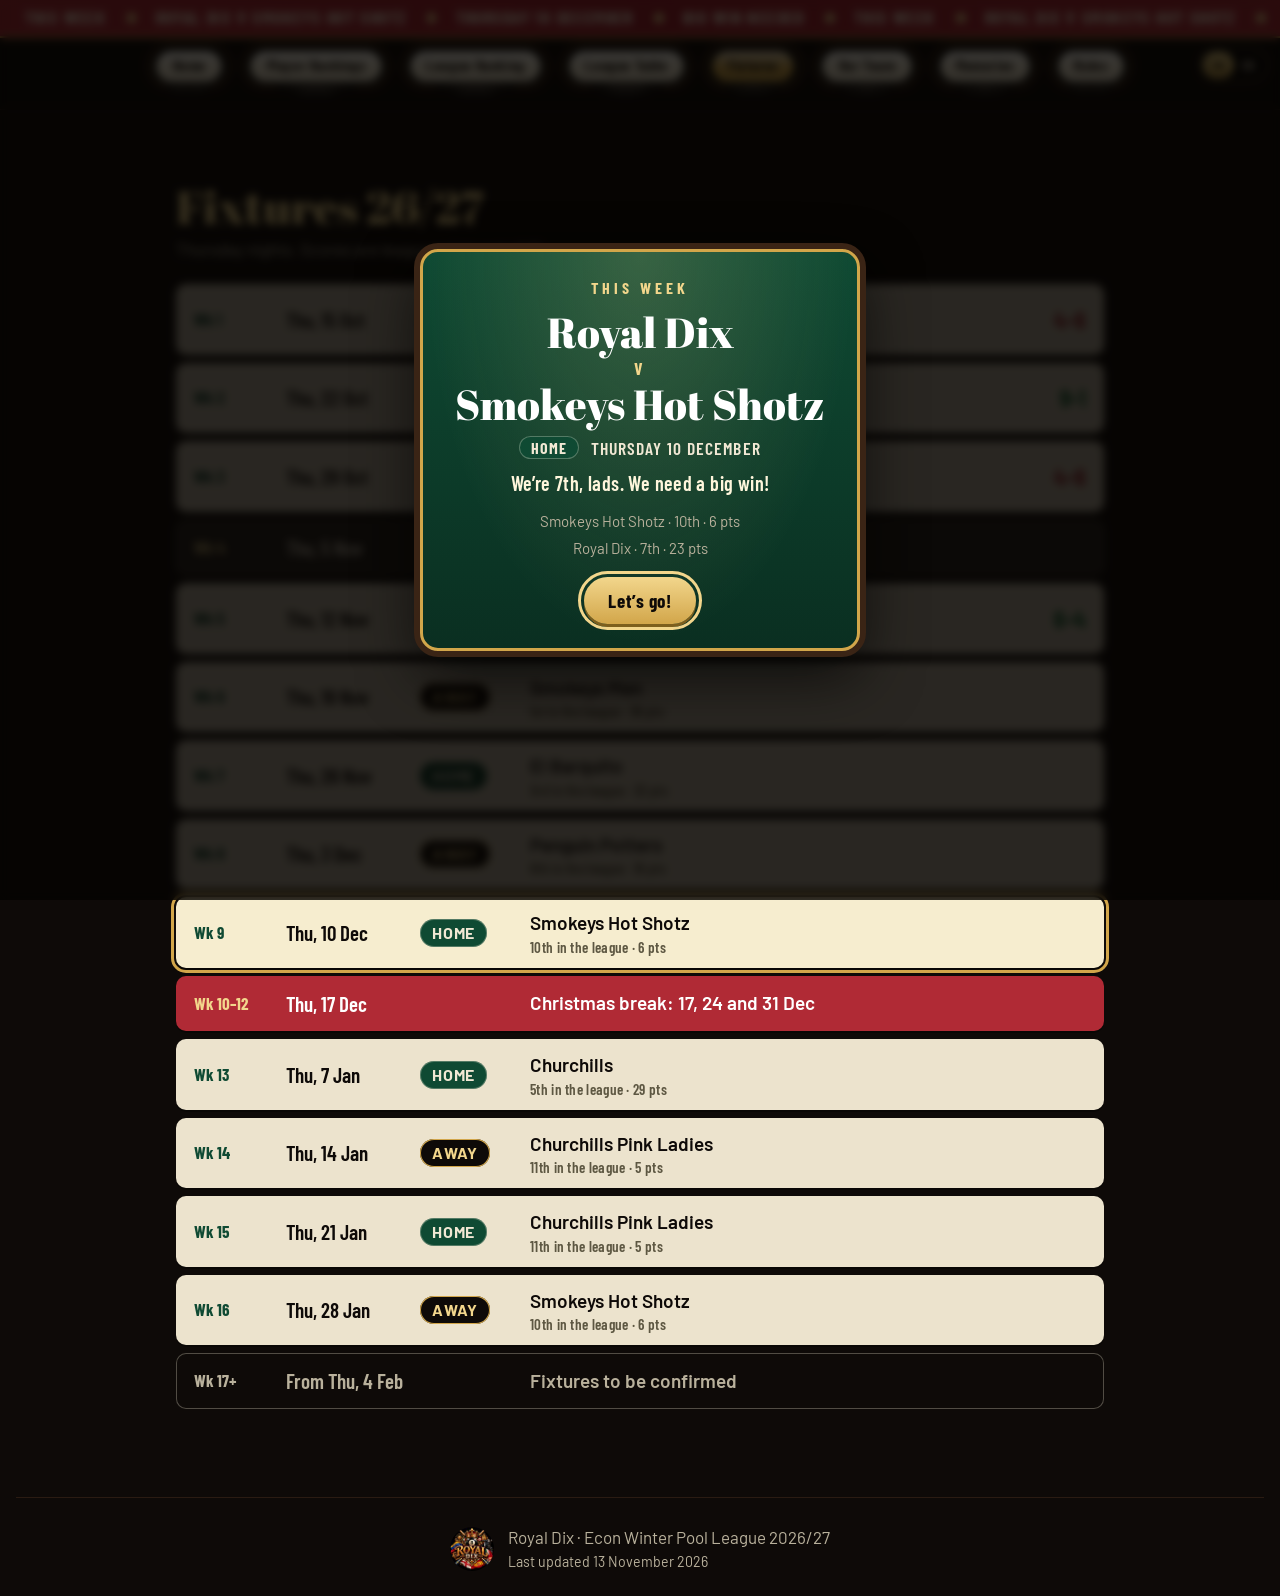
==== commit d8fdccc2: "English / Spanish: EN|ES switch on every page, Spanish text throughout, Spanish rules and assistant " ====
--- a/fixtures.html
+++ b/fixtures.html
@@ -13,6 +13,7 @@
   <link rel="preconnect" href="https://fonts.gstatic.com" crossorigin>
   <link href="https://fonts.googleapis.com/css2?family=Abril+Fatface&family=Barlow:wght@400;500;600&family=Barlow+Condensed:wght@500;600;700&display=swap" rel="stylesheet">
   <link rel="stylesheet" href="css/style.css">
+  <script src="js/i18n.js"></script>
 </head>
 <body data-page="fixtures">
 
--- a/css/style.css
+++ b/css/style.css
@@ -597,3 +597,16 @@
 }
 /* no auto-linking of venues, dates or numbers on phones */
 .sb, .sb *, .live, .live *, .fx, .fx *, #next, #next * { -webkit-touch-callout: none; }
+
+/* ---- Language switch (top corner) ---- */
+.lang { display: inline-flex; align-items: center; gap: 0; padding: 3px; border: 1px solid rgba(240,200,120,.45); border-radius: 999px; background: rgba(0,0,0,.35);
+  color: #e9dcc0; font: 700 12px/1 var(--cond, "Barlow Condensed", sans-serif); letter-spacing: .08em; cursor: pointer; min-height: 0 !important; }
+.lang span { padding: 7px 9px; border-radius: 999px; }
+.lang span.on { background: linear-gradient(#f0d58a, #c9a24a); color: #1c1608; }
+.lang:focus-visible { outline: 3px solid var(--brass-hi, #f0d58a); outline-offset: 3px; }
+.topbar .tb > .lang { position: absolute; right: 12px; top: 10px; z-index: 5; }
+@media (max-width: 1000px) {
+  .topbar .tb { display: flex; align-items: flex-start; gap: 6px; padding-right: 10px; }
+  .topbar .tb nav { flex: 1; min-width: 0; margin: 0; }
+  .topbar .tb > .lang { position: static; flex: none; margin-top: 10px; }
+}
